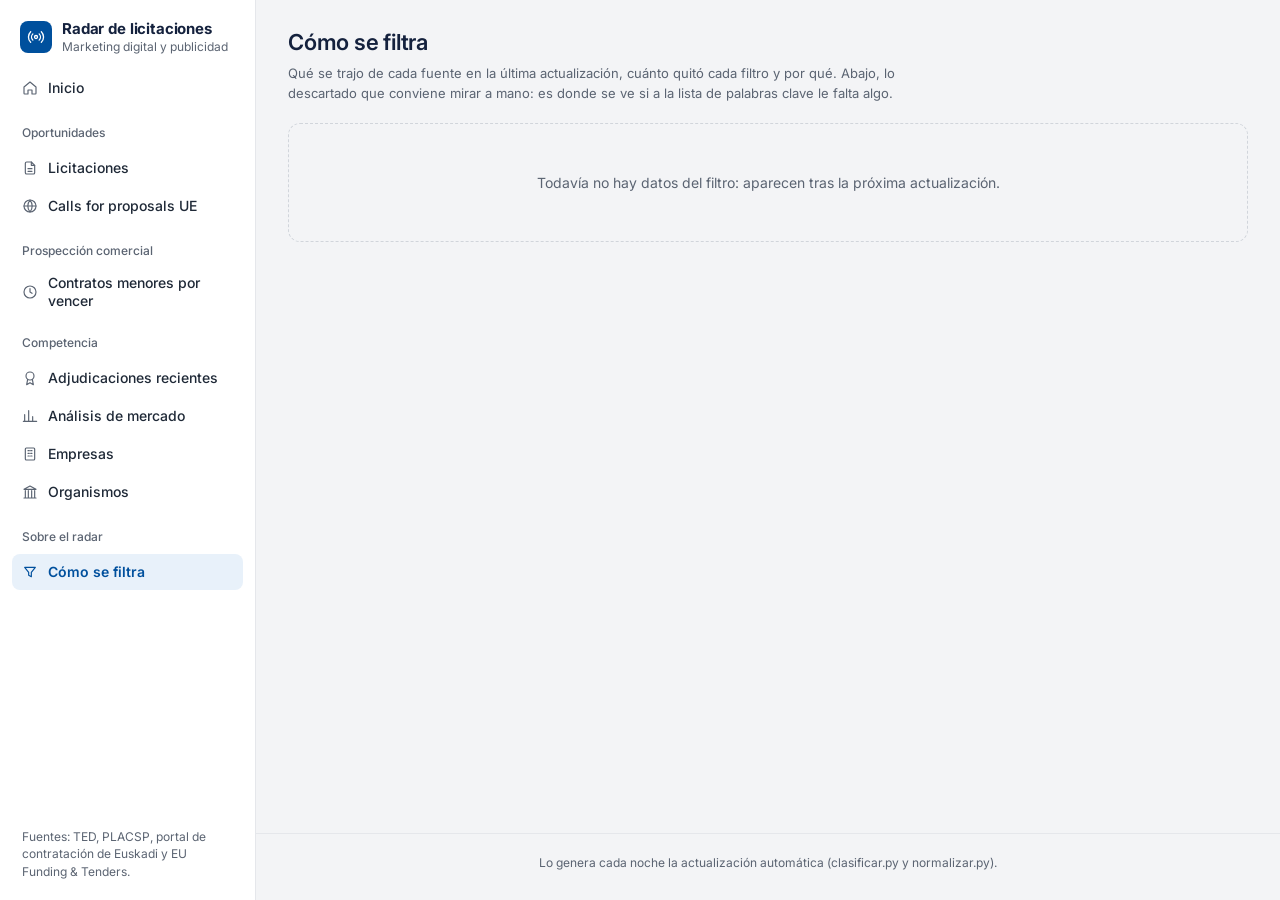
==== dashboard/filtro.html @ c686ee9e "Contratos parecidos, correo diario y transparencia del filtro - Ficha: contratos anteriores parecido" ====
<!DOCTYPE html>
<html lang="es">
<head>
<meta charset="UTF-8">
<meta name="viewport" content="width=device-width, initial-scale=1.0">
<!-- Herramienta interna: fuera de los buscadores (también por cabecera, ver vercel.json). -->
<meta name="robots" content="noindex, nofollow">
<title>Cómo se filtra — Radar de licitaciones</title>
<link rel="preconnect" href="https://fonts.googleapis.com">
<link rel="preconnect" href="https://fonts.gstatic.com" crossorigin>
<link href="https://fonts.googleapis.com/css2?family=Inter:wght@400;500;600;700&display=swap" rel="stylesheet">
<link rel="stylesheet" href="style.css">
</head>
<body>
<a class="salto" href="#contenido">Saltar al contenido</a>

<div class="app">
  <!-- La barra lateral la pinta nav.js (es la misma en las tres páginas). -->
  <aside class="lateral" id="lateral" aria-label="Navegación principal"></aside>

  <div class="app__principal">
    <header class="barra-movil">
      <button class="boton-icono" id="abrir-menu" type="button" aria-label="Abrir menú" aria-controls="lateral" aria-expanded="false"></button>
      <span class="barra-movil__marca">Radar de licitaciones</span>
    </header>

    <main id="contenido" tabindex="-1">
      <header class="pagina__cabecera">
        <div class="pagina__titulo">
          <h1>Cómo se filtra</h1>
          <p class="pagina__descripcion">Qué se trajo de cada fuente en la última actualización, cuánto quitó cada filtro y por qué. Abajo, lo descartado que conviene mirar a mano: es donde se ve si a la lista de palabras clave le falta algo.</p>
        </div>
      </header>

      <!-- Lo rellena filtro.js con window.FILTRO_DATA (filtro-data.js). -->
      <div id="filtro"></div>
    </main>

    <footer class="pie">
      <p>Lo genera cada noche la actualización automática (clasificar.py y normalizar.py).</p>
    </footer>
  </div>
</div>

<script src="nav.js"></script>
<script src="filtro-data.js"></script>
<script src="filtro.js"></script>
</body>
</html>
---- dashboard/style.css ----
/* Sistema de diseño del radar. Referencia: la aplicación de Tendios
   (bid.tendios.com) — lienzo gris claro, tarjetas blancas con borde fino y
   sombra mínima, un único azul de acento, tipografía Inter. Los valores
   medidos y de dónde sale cada uno están en docs/diseno/DESIGN-SYSTEM.md. */

:root {
  --color-background: #F3F4F6;
  --color-surface: #FFFFFF;
  --color-surface-soft: #F9FAFB;
  --color-border: #E5E7EB;
  --color-border-strong: #D1D5DB;
  --color-ink: #14213D;
  --color-foreground: #1F2937;
  --color-muted: #5B6472;
  --color-muted-bg: #F3F4F6;
  --color-primary: #00509D;
  --color-primary-hover: #003F7D;
  --color-primary-soft: #E8F1FA;

  /* Reparto de los criterios de adjudicación. */
  --color-criterio-precio: #8A94A3;
  --color-criterio-formula: #7FB0DE;
  --color-criterio-juicio: #00509D;

  /* Código de urgencia (rojo/ámbar/verde/gris): señal funcional, significa
     lo mismo en todas las vistas. Siempre acompañado de texto. */
  --color-destructive: #991B1B;
  --color-destructive-bg: #FEE2E2;
  --color-warning: #92400E;
  --color-warning-bg: #FEF3C7;
  --color-success: #166534;
  --color-success-bg: #DCFCE7;

  --radius-sm: 6px;
  --radius-md: 8px;
  --radius-lg: 12px;
  --radius-full: 999px;

  --shadow-xs: 0 1px 2px rgba(0, 0, 0, .05);
  --shadow-card: 0 1px 2px rgba(20, 35, 61, .04), 0 2px 6px rgba(20, 35, 61, .05);
  --shadow-hover: 0 2px 4px rgba(20, 35, 61, .04), 0 8px 20px rgba(20, 35, 61, .07);
  --shadow-overlay: 0 20px 50px rgba(20, 35, 61, .25);

  --font-ui: "Inter", system-ui, -apple-system, "Segoe UI", sans-serif;
  --font-data: ui-monospace, "SFMono-Regular", Menlo, Consolas, monospace;

  --ancho-lateral: 256px;

  /* Motion: una sola familia de duración/easing para toda la interfaz. */
  --ease-premium: cubic-bezier(0.16, 1, 0.3, 1);
  --motion-fast: 120ms;
  --motion-base: 200ms;
  --motion-slow: 320ms;
}

* { box-sizing: border-box; }

html { -webkit-text-size-adjust: 100%; }

body {
  margin: 0;
  background: var(--color-background);
  color: var(--color-foreground);
  font-family: var(--font-ui);
  font-size: 14px;
  line-height: 1.5;
  -webkit-font-smoothing: antialiased;
}

h1, h2, h3, h4, p { margin: 0; }

[hidden] { display: none !important; }

@media (prefers-reduced-motion: reduce) {
  * {
    transition-duration: 0.001ms !important;
    animation-duration: 0.001ms !important;
    scroll-behavior: auto !important;
  }
}

:focus-visible {
  outline: 2px solid var(--color-primary);
  outline-offset: 2px;
}

.salto {
  position: absolute;
  left: 8px;
  top: -48px;
  z-index: 100;
  background: var(--color-primary);
  color: #fff;
  padding: 8px 12px;
  border-radius: var(--radius-md);
  text-decoration: none;
  font-weight: 500;
}
.salto:focus { top: 8px; }

.icono { width: 16px; height: 16px; flex: 0 0 auto; }

/* ---------- Estructura: barra lateral + contenido ---------- */

.app {
  display: grid;
  grid-template-columns: var(--ancho-lateral) minmax(0, 1fr);
  min-height: 100vh;
  min-height: 100dvh;
}

.app__principal {
  min-width: 0;
  display: flex;
  flex-direction: column;
}

main {
  width: 100%;
  max-width: 1240px;
  margin: 0 auto;
  padding: 28px 32px 48px;
  flex: 1 0 auto;
}
main:focus { outline: none; }

.lateral {
  position: sticky;
  top: 0;
  height: 100vh;
  height: 100dvh;
  overflow-y: auto;
  display: flex;
  flex-direction: column;
  background: var(--color-surface);
  border-right: 1px solid var(--color-border);
  padding: 16px 12px;
}

.marca {
  display: flex;
  align-items: center;
  gap: 10px;
  padding: 4px 8px 16px;
  color: var(--color-ink);
  text-decoration: none;
}

.marca__simbolo {
  width: 32px;
  height: 32px;
  flex: 0 0 auto;
  display: grid;
  place-items: center;
  border-radius: var(--radius-md);
  background: var(--color-primary);
  color: #fff;
}
.marca__simbolo svg { width: 18px; height: 18px; }

.marca__texto { display: flex; flex-direction: column; line-height: 1.25; min-width: 0; }
.marca__nombre { font-size: 15px; font-weight: 700; letter-spacing: -.01em; }
.marca__lema { font-size: 12px; color: var(--color-muted); }

.nav { display: flex; flex-direction: column; gap: 2px; }

.nav__grupo {
  padding: 16px 10px 6px;
  font-size: 12px;
  font-weight: 500;
  color: var(--color-muted);
}

.nav__enlace {
  display: flex;
  align-items: center;
  gap: 10px;
  min-height: 36px;
  padding: 6px 10px;
  border-radius: var(--radius-md);
  color: var(--color-foreground);
  font-size: 14px;
  font-weight: 500;
  line-height: 1.3;
  text-decoration: none;
  transition: background var(--motion-fast) var(--ease-premium),
    color var(--motion-fast) var(--ease-premium);
}
.nav__enlace .icono { color: var(--color-muted); }
.nav__enlace:hover { background: var(--color-muted-bg); }
.nav__enlace:active { transform: scale(.99); }

.nav__enlace[aria-current="page"] {
  background: var(--color-primary-soft);
  color: var(--color-primary);
  font-weight: 600;
}
.nav__enlace[aria-current="page"] .icono { color: var(--color-primary); }

.nav__conteo {
  margin-left: auto;
  font-size: 12px;
  font-weight: 500;
  color: var(--color-muted);
  font-variant-numeric: tabular-nums;
}
.nav__enlace[aria-current="page"] .nav__conteo { color: var(--color-primary); }

.lateral__pie {
  margin-top: auto;
  padding: 16px 10px 4px;
  font-size: 12px;
  color: var(--color-muted);
  line-height: 1.45;
}

/* Barra superior: solo en pantallas donde la barra lateral es un cajón. */
.barra-movil { display: none; }
.velo { display: none; }

@media (max-width: 1023px) {
  .app { grid-template-columns: minmax(0, 1fr); }

  .lateral {
    position: fixed;
    inset: 0 auto 0 0;
    z-index: 40;
    width: min(300px, 86vw);
    transform: translateX(-100%);
    visibility: hidden;
    box-shadow: var(--shadow-overlay);
    transition: transform var(--motion-base) var(--ease-premium),
      visibility 0s linear var(--motion-base);
  }
  .lateral[data-abierto="true"] {
    transform: none;
    visibility: visible;
    transition: transform var(--motion-slow) var(--ease-premium);
  }
  .nav__enlace { min-height: 44px; }

  .velo {
    display: block;
    position: fixed;
    inset: 0;
    z-index: 30;
    background: rgba(20, 35, 61, .45);
    border: 0;
    padding: 0;
    opacity: 0;
    pointer-events: none;
    transition: opacity var(--motion-base) var(--ease-premium);
  }
  .velo[data-abierto="true"] { opacity: 1; pointer-events: auto; }

  .barra-movil {
    position: sticky;
    top: 0;
    z-index: 20;
    display: flex;
    align-items: center;
    gap: 8px;
    height: 56px;
    padding: 0 12px;
    background: var(--color-surface);
    border-bottom: 1px solid var(--color-border);
  }
  .barra-movil__marca { font-size: 15px; font-weight: 700; color: var(--color-ink); }

  main { padding: 20px 16px 40px; }
}

/* ---------- Controles ---------- */

.boton {
  display: inline-flex;
  align-items: center;
  justify-content: center;
  gap: 6px;
  height: 36px;
  padding: 0 12px;
  border: 1px solid transparent;
  border-radius: var(--radius-md);
  font-family: var(--font-ui);
  font-size: 14px;
  font-weight: 500;
  line-height: 1;
  white-space: nowrap;
  text-decoration: none;
  cursor: pointer;
  transition: background var(--motion-fast) var(--ease-premium),
    border-color var(--motion-fast) var(--ease-premium),
    color var(--motion-fast) var(--ease-premium),
    transform var(--motion-fast) var(--ease-premium);
}
.boton:active { transform: scale(.97); }
.boton:disabled { opacity: .45; cursor: not-allowed; transform: none; }

.boton--primario { background: var(--color-primary); color: #fff; box-shadow: var(--shadow-xs); }
.boton--primario:hover { background: var(--color-primary-hover); }

.boton--contorno {
  background: var(--color-surface);
  border-color: var(--color-border);
  color: var(--color-foreground);
  box-shadow: var(--shadow-xs);
}
.boton--contorno:hover:not(:disabled) { background: var(--color-surface-soft); border-color: var(--color-border-strong); }
.boton--contorno[aria-pressed="true"] {
  background: var(--color-warning-bg);
  border-color: var(--color-warning);
  color: var(--color-warning);
}

.boton--texto { background: none; color: var(--color-primary); padding: 0 6px; }
.boton--texto:hover { background: var(--color-primary-soft); }

/* Ocupa el ancho del panel de filtros (estrecho): si el texto no cabe, parte
   en dos líneas en vez de salirse del botón. */
.boton--ancho {
  width: 100%;
  height: auto;
  min-height: 36px;
  padding-block: 8px;
  line-height: 1.3;
  white-space: normal;
}

.boton-icono {
  width: 40px;
  height: 40px;
  display: inline-grid;
  place-items: center;
  border: 0;
  border-radius: var(--radius-md);
  background: none;
  color: var(--color-foreground);
  cursor: pointer;
}
.boton-icono:hover { background: var(--color-muted-bg); }
.boton-icono .icono { width: 20px; height: 20px; }

.enlace {
  display: inline-flex;
  align-items: center;
  gap: 4px;
  color: var(--color-primary);
  font-weight: 500;
  text-decoration: none;
}
.enlace:hover { text-decoration: underline; text-underline-offset: 2px; }
.enlace .icono { width: 14px; height: 14px; transition: transform var(--motion-base) var(--ease-premium); }
.enlace:hover .icono { transform: translateX(2px); }

select {
  height: 36px;
  max-width: 100%;
  padding: 0 32px 0 10px;
  border: 1px solid var(--color-border);
  border-radius: var(--radius-md);
  background-color: var(--color-surface);
  background-image: url("data:image/svg+xml,%3Csvg xmlns='http://www.w3.org/2000/svg' viewBox='0 0 20 20' fill='none'%3E%3Cpath d='M6 8l4 4 4-4' stroke='%235B6472' stroke-width='1.6' stroke-linecap='round' stroke-linejoin='round'/%3E%3C/svg%3E");
  background-repeat: no-repeat;
  background-position: right 8px center;
  background-size: 16px;
  box-shadow: var(--shadow-xs);
  color: var(--color-foreground);
  font-family: var(--font-ui);
  font-size: 14px;
  cursor: pointer;
  appearance: none;
  -webkit-appearance: none;
  text-overflow: ellipsis;
}
select:hover { border-color: var(--color-border-strong); }

.campo-busqueda { position: relative; }

.icono-busqueda {
  position: absolute;
  left: 14px;
  top: 50%;
  transform: translateY(-50%);
  width: 18px;
  height: 18px;
  color: var(--color-muted);
  pointer-events: none;
}

.campo-busqueda input {
  width: 100%;
  height: 46px;
  padding: 0 14px 0 42px;
  border: 1px solid var(--color-border);
  border-radius: var(--radius-md);
  background: var(--color-surface);
  box-shadow: var(--shadow-xs);
  color: var(--color-foreground);
  font-family: var(--font-ui);
  font-size: 14px;
}
.campo-busqueda input::placeholder { color: var(--color-muted); }
.campo-busqueda input:hover { border-color: var(--color-border-strong); }
.campo-busqueda input:focus-visible { outline-offset: 0; border-color: var(--color-primary); }

/* Control segmentado (ámbito, tipo de adjudicación, métrica) */
.segmented {
  display: inline-flex;
  max-width: 100%;
  overflow-x: auto;
  scrollbar-width: none;
  padding: 3px;
  border-radius: var(--radius-md);
  background: var(--color-muted-bg);
  border: 1px solid var(--color-border);
}
.segmented::-webkit-scrollbar { display: none; }

.segmented__opcion {
  height: 28px;
  padding: 0 10px;
  border: 0;
  border-radius: var(--radius-sm);
  background: transparent;
  color: var(--color-muted);
  font-family: var(--font-ui);
  font-size: 13px;
  font-weight: 500;
  white-space: nowrap;
  cursor: pointer;
  transition: background var(--motion-base) var(--ease-premium),
    color var(--motion-base) var(--ease-premium),
    box-shadow var(--motion-base) var(--ease-premium);
}
.segmented__opcion:hover { color: var(--color-foreground); }
.segmented__opcion:active { transform: scale(.97); }
.segmented__opcion[aria-pressed="true"] {
  background: var(--color-surface);
  color: var(--color-ink);
  font-weight: 600;
  box-shadow: var(--shadow-xs);
}

/* Pestañas de vista (Publicadas recientemente / Licitaciones abiertas) */
.pestanas {
  display: flex;
  max-width: 100%;
  overflow-x: auto;
  scrollbar-width: none;
  margin-bottom: 16px;
  border: 1px solid var(--color-border);
  border-radius: var(--radius-md);
  background: var(--color-surface);
  box-shadow: var(--shadow-xs);
  padding: 3px;
  gap: 3px;
}
.pestanas::-webkit-scrollbar { display: none; }

.pestana {
  flex: 1 0 auto;
  display: inline-flex;
  align-items: center;
  justify-content: center;
  gap: 8px;
  height: 36px;
  padding: 0 16px;
  border-radius: var(--radius-sm);
  color: var(--color-foreground);
  font-size: 14px;
  font-weight: 500;
  white-space: nowrap;
  text-decoration: none;
  transition: background var(--motion-base) var(--ease-premium),
    color var(--motion-base) var(--ease-premium);
}
.pestana:hover { background: var(--color-muted-bg); }
.pestana[aria-current="page"] { background: var(--color-primary); color: #fff; font-weight: 600; }
.pestana__conteo { font-size: 12px; font-variant-numeric: tabular-nums; opacity: .8; }

/* ---------- Insignias y chips ---------- */

.insignia {
  display: inline-flex;
  align-items: center;
  gap: 5px;
  padding: 2px 8px;
  border-radius: var(--radius-sm);
  background: var(--color-muted-bg);
  color: var(--color-muted);
  font-size: 12px;
  font-weight: 600;
  line-height: 16px;
  white-space: nowrap;
}
.insignia::before {
  content: "";
  width: 6px;
  height: 6px;
  border-radius: 50%;
  background: currentColor;
}

.urgencia-roja { background: var(--color-destructive-bg); color: var(--color-destructive); }
.urgencia-ambar { background: var(--color-warning-bg); color: var(--color-warning); }
.urgencia-verde { background: var(--color-success-bg); color: var(--color-success); }
.urgencia-sin-fecha { background: var(--color-muted-bg); color: var(--color-muted); }

.chip {
  display: inline-flex;
  align-items: center;
  padding: 1px 6px;
  border: 1px solid var(--color-border);
  border-radius: 4px;
  color: var(--color-muted);
  font-size: 12px;
  line-height: 16px;
  white-space: nowrap;
}
.chip--codigo {
  max-width: 100%;
  overflow: hidden;
  text-overflow: ellipsis;
  display: inline-block;
  border-color: transparent;
  background: var(--color-muted-bg);
  font-family: var(--font-data);
  font-size: 11.5px;
}
.chip--aviso { border-color: transparent; background: var(--color-warning-bg); color: var(--color-warning); font-weight: 600; }
.chip--nuevo { border-color: transparent; background: var(--color-primary-soft); color: var(--color-primary); font-weight: 600; }
/* El precio pesa la mitad o menos: la propuesta cuenta. */
.chip--propuesta { border-color: transparent; background: var(--color-success-bg); color: var(--color-success); font-weight: 600; }

/* ---------- Cabecera de página ---------- */

.pagina__cabecera {
  display: flex;
  flex-wrap: wrap;
  justify-content: space-between;
  align-items: flex-start;
  gap: 16px 32px;
  margin-bottom: 20px;
}

.pagina__titulo { flex: 1 1 420px; min-width: 0; }

.pagina__cabecera h1 {
  font-size: 22px;
  font-weight: 600;
  line-height: 1.3;
  letter-spacing: -.01em;
  color: var(--color-ink);
}

.pagina__descripcion {
  margin-top: 6px;
  max-width: 78ch;
  font-size: 13px;
  line-height: 1.55;
  color: var(--color-muted);
}

.migas {
  display: flex;
  align-items: center;
  gap: 6px;
  margin-bottom: 12px;
  font-size: 13px;
  color: var(--color-muted);
}
.migas a { color: var(--color-primary); text-decoration: none; font-weight: 500; }
.migas a:hover { text-decoration: underline; }

/* Cifras de la vista (total, en plazo, a revisar...) */
.resumen {
  display: flex;
  flex: 0 0 auto;
  border: 1px solid var(--color-border);
  border-radius: var(--radius-lg);
  background: var(--color-surface);
  box-shadow: var(--shadow-card);
}
.resumen div {
  display: flex;
  flex-direction: column;
  padding: 10px 18px;
  font-size: 12px;
  color: var(--color-muted);
  white-space: nowrap;
}
.resumen div + div { border-left: 1px solid var(--color-border); }
.resumen strong {
  font-size: 20px;
  font-weight: 700;
  line-height: 1.25;
  color: var(--color-ink);
  font-variant-numeric: tabular-nums;
}

/* ---------- Tarjeta base, KPIs y paneles ---------- */

.kpis {
  display: grid;
  grid-template-columns: repeat(auto-fit, minmax(168px, 1fr));
  gap: 12px;
  margin-bottom: 20px;
}

.kpi {
  display: flex;
  flex-direction: column;
  gap: 2px;
  min-width: 0;
  padding: 16px;
  border: 1px solid var(--color-border);
  border-radius: var(--radius-lg);
  background: var(--color-surface);
  box-shadow: var(--shadow-card);
  color: inherit;
  text-decoration: none;
}

a.kpi {
  transition: box-shadow var(--motion-base) var(--ease-premium),
    border-color var(--motion-base) var(--ease-premium),
    transform var(--motion-fast) var(--ease-premium);
}
a.kpi:hover { box-shadow: var(--shadow-hover); border-color: var(--color-border-strong); }
a.kpi:active { transform: scale(.99); }

.kpi__etiqueta { font-size: 13px; font-weight: 500; color: var(--color-muted); }
.kpi__valor {
  font-size: 26px;
  font-weight: 700;
  line-height: 1.25;
  letter-spacing: -.02em;
  color: var(--color-ink);
  font-variant-numeric: tabular-nums;
  white-space: nowrap;
}
.kpi__nota { font-size: 12px; color: var(--color-muted); }

.rejilla {
  display: grid;
  grid-template-columns: minmax(0, 1fr);
  gap: 16px;
}
@media (min-width: 860px) {
  .rejilla { grid-template-columns: repeat(2, minmax(0, 1fr)); }
  .panel--ancho { grid-column: 1 / -1; }
}

.panel {
  min-width: 0;
  padding: 20px;
  border: 1px solid var(--color-border);
  border-radius: var(--radius-lg);
  background: var(--color-surface);
  box-shadow: var(--shadow-card);
}

.panel h2 { font-size: 15px; font-weight: 600; color: var(--color-ink); }

.panel__cabecera {
  display: flex;
  flex-wrap: wrap;
  justify-content: space-between;
  align-items: center;
  gap: 8px 12px;
  margin-bottom: 12px;
}

.panel__nota { margin: 8px 0; font-size: 12.5px; color: var(--color-muted); }

/* ---------- Listado: filtros + resultados ---------- */

.listado {
  display: grid;
  grid-template-columns: 272px minmax(0, 1fr);
  gap: 20px;
  align-items: start;
  margin-top: 16px;
}

.filtros {
  position: sticky;
  top: 16px;
  border: 1px solid var(--color-border);
  border-radius: var(--radius-lg);
  background: var(--color-surface);
  box-shadow: var(--shadow-card);
}

.filtros summary {
  display: flex;
  align-items: center;
  gap: 8px;
  padding: 14px 16px;
  font-size: 14px;
  font-weight: 600;
  color: var(--color-ink);
  list-style: none;
  cursor: pointer;
  border-radius: var(--radius-lg);
}
.filtros summary::-webkit-details-marker { display: none; }
.filtros summary .icono { color: var(--color-muted); }
.filtros summary .tarjeta__chevron { margin-left: auto; }
.filtros[open] summary .tarjeta__chevron { transform: rotate(180deg); }

.filtros__activos {
  padding: 1px 7px;
  border-radius: var(--radius-full);
  background: var(--color-primary);
  color: #fff;
  font-size: 11.5px;
  font-weight: 600;
}

.filtros__seccion {
  display: flex;
  flex-direction: column;
  gap: 8px;
  padding: 14px 16px;
  border-top: 1px solid var(--color-border);
}

.filtros__titulo,
.filtros__seccion label {
  font-size: 13px;
  font-weight: 600;
  color: var(--color-foreground);
}
.filtros__seccion label { display: flex; flex-direction: column; gap: 6px; }
.filtros__seccion select { width: 100%; font-weight: 400; }

/* Opciones de fuente: lista vertical con el recuento a la derecha */
.opciones { display: flex; flex-direction: column; gap: 2px; }

.opciones__opcion {
  display: flex;
  align-items: center;
  gap: 8px;
  min-height: 32px;
  padding: 4px 8px;
  border: 0;
  border-radius: var(--radius-sm);
  background: none;
  color: var(--color-foreground);
  font-family: var(--font-ui);
  font-size: 13.5px;
  text-align: left;
  cursor: pointer;
  transition: background var(--motion-fast) var(--ease-premium);
}
.opciones__opcion::before {
  content: "";
  width: 14px;
  height: 14px;
  flex: 0 0 auto;
  border: 1.5px solid var(--color-border-strong);
  border-radius: 50%;
  background: var(--color-surface);
}
.opciones__opcion:hover { background: var(--color-muted-bg); }
.opciones__opcion[aria-pressed="true"] { font-weight: 600; color: var(--color-primary); }
.opciones__opcion[aria-pressed="true"]::before { border: 4px solid var(--color-primary); }
.opciones__conteo { margin-left: auto; font-size: 12px; font-weight: 400; color: var(--color-muted); font-variant-numeric: tabular-nums; }

.barra-estado {
  display: flex;
  flex-wrap: wrap;
  justify-content: space-between;
  align-items: center;
  gap: 8px 16px;
  min-height: 36px;
  margin-bottom: 12px;
}

.conteo { font-size: 14px; font-weight: 500; color: var(--color-foreground); }

.orden { display: inline-flex; align-items: center; gap: 8px; font-size: 13px; color: var(--color-muted); }

/* ---------- Tarjeta de licitación / adjudicación / contrato ---------- */

.lista-tarjetas { display: flex; flex-direction: column; gap: 12px; }

.tarjeta {
  border: 1px solid var(--color-border);
  border-radius: var(--radius-lg);
  background: var(--color-surface);
  box-shadow: var(--shadow-card);
  overflow: hidden;
  transition: box-shadow var(--motion-base) var(--ease-premium),
    border-color var(--motion-base) var(--ease-premium);
}
.tarjeta:hover { box-shadow: var(--shadow-hover); border-color: var(--color-border-strong); }

.tarjeta--destacada { border-color: var(--color-primary); box-shadow: 0 0 0 3px var(--color-primary-soft); }

/* Revelado suave del contenido de <details> — mejora progresiva: en
   navegadores sin soporte se abre igual, de golpe. */
@media (prefers-reduced-motion: no-preference) {
  @supports (interpolate-size: allow-keywords) {
    :root { interpolate-size: allow-keywords; }

    .tarjeta::details-content {
      height: 0;
      overflow: hidden;
      transition: height var(--motion-slow) var(--ease-premium),
        content-visibility var(--motion-slow) allow-discrete;
    }
    .tarjeta[open]::details-content { height: auto; }
  }
}

.tarjeta__fila {
  display: grid;
  grid-template-columns: minmax(0, 1fr) 184px;
  list-style: none;
  cursor: pointer;
}
.tarjeta__fila::-webkit-details-marker { display: none; }
.tarjeta__fila:focus-visible { outline-offset: -2px; border-radius: var(--radius-lg); }

.tarjeta__principal {
  display: flex;
  flex-direction: column;
  gap: 6px;
  min-width: 0;
  padding: 16px 20px;
}

.tarjeta__chips { display: flex; flex-wrap: wrap; align-items: center; gap: 6px; }
.tarjeta__chips .insignia { margin-left: auto; }

.tarjeta__titulo {
  font-size: 16px;
  font-weight: 700;
  line-height: 1.35;
  color: var(--color-ink);
  display: -webkit-box;
  -webkit-line-clamp: 2;
  -webkit-box-orient: vertical;
  overflow: hidden;
}
.tarjeta[open] .tarjeta__titulo { -webkit-line-clamp: 4; }

.tarjeta__organismo {
  display: block;
  font-size: 13.5px;
  font-weight: 600;
  color: var(--color-foreground);
  overflow: hidden;
  text-overflow: ellipsis;
  white-space: nowrap;
}

.tarjeta__lugar {
  display: flex;
  align-items: center;
  gap: 4px;
  font-size: 12px;
  color: var(--color-muted);
}
.tarjeta__lugar .icono { width: 13px; height: 13px; }

.tarjeta__pie {
  display: flex;
  flex-wrap: wrap;
  align-items: center;
  gap: 4px 16px;
  margin-top: 6px;
  padding-top: 10px;
  border-top: 1px solid var(--color-border);
  font-size: 12.5px;
  color: var(--color-muted);
}
.tarjeta__pie strong { color: var(--color-foreground); font-weight: 600; }
.tarjeta__pie-dato { min-width: 0; overflow: hidden; text-overflow: ellipsis; white-space: nowrap; }

.tarjeta__lateral {
  display: flex;
  flex-direction: column;
  align-items: center;
  justify-content: center;
  gap: 4px;
  padding: 16px 12px;
  border-left: 1px solid var(--color-border);
  background: var(--color-surface-soft);
  text-align: center;
}

.tarjeta__etiqueta-dato { font-size: 11px; font-weight: 500; color: var(--color-muted); }

.tarjeta__dato {
  font-size: 15px;
  font-weight: 700;
  line-height: 1.3;
  color: var(--color-ink);
  font-variant-numeric: tabular-nums;
  overflow-wrap: anywhere;
}
.tarjeta__dato--vacio { font-weight: 500; color: var(--color-muted); }

.tarjeta__lateral .insignia { margin-top: 4px; }

.tarjeta__ver {
  display: inline-flex;
  align-items: center;
  gap: 4px;
  margin-top: 8px;
  font-size: 12px;
  font-weight: 500;
  color: var(--color-primary);
}

.tarjeta__chevron {
  width: 16px;
  height: 16px;
  flex: 0 0 auto;
  color: var(--color-muted);
  transition: transform var(--motion-base) var(--ease-premium);
}
.tarjeta__ver .tarjeta__chevron { color: currentColor; }
.tarjeta[open] > summary .tarjeta__chevron { transform: rotate(180deg); }

/* Detalle desplegado: grupos de pares dato/valor */
.tarjeta__detalle {
  padding: 20px;
  border-top: 1px solid var(--color-border);
}

.datos {
  display: grid;
  grid-template-columns: repeat(2, minmax(0, 1fr));
  gap: 20px 32px;
  align-items: start;
}

.datos__columna { display: flex; flex-direction: column; gap: 20px; min-width: 0; }

.datos__grupo h4 {
  display: flex;
  align-items: center;
  gap: 6px;
  margin-bottom: 4px;
  font-size: 13px;
  font-weight: 600;
  color: var(--color-ink);
}
.datos__grupo h4 .icono { color: var(--color-muted); }

.datos dl { margin: 0; }

.datos__par {
  display: flex;
  justify-content: space-between;
  align-items: baseline;
  gap: 16px;
  padding: 7px 0;
  border-bottom: 1px solid var(--color-border);
  font-size: 13px;
}
.datos__par dt { flex: 0 0 auto; color: var(--color-muted); }
.datos__par dd { margin: 0; min-width: 0; font-weight: 600; text-align: right; overflow-wrap: anywhere; }
.datos__par dd.dato-numerico { font-variant-numeric: tabular-nums; }

.tarjeta__bloque { margin-top: 20px; }
.tarjeta__bloque h4 { margin-bottom: 6px; font-size: 13px; font-weight: 600; color: var(--color-ink); }
.tarjeta__resumen-texto { max-width: 90ch; font-size: 13.5px; line-height: 1.6; color: var(--color-foreground); }

/* Empresas que más han ganado en el organismo (resumen del histórico). */
.tarjeta__principales {
  display: grid;
  gap: 6px;
  max-width: 90ch;
  margin: 8px 0 0;
  padding: 0;
  list-style: none;
  font-size: 13.5px;
}
.tarjeta__principales li { display: flex; flex-wrap: wrap; align-items: baseline; justify-content: space-between; gap: 2px 16px; }
.tarjeta__principales span { color: var(--color-muted); font-variant-numeric: tabular-nums; }
/* Licitadora sin ficha en el histórico: el nombre, sin enlace y sin atenuar. */
.tarjeta__principales .tarjeta__licitador { color: var(--color-ink); }

/* Página "Cómo se filtra" (filtro.html). */
.filtro__seccion { margin-bottom: 16px; }
.filtro__seccion h2 { margin-bottom: 8px; }
.filtro__total { font-size: 13px; font-weight: 600; color: var(--color-primary); font-variant-numeric: tabular-nums; }
.filtro__reglas { display: grid; gap: 8px; max-width: 95ch; margin: 0; padding-left: 18px; font-size: 13.5px; color: var(--color-ink); }
.tabla-embudo__marco { overflow-x: auto; margin: 4px 0 0; }
.tabla-embudo { width: 100%; min-width: 560px; border-collapse: collapse; font-size: 13.5px; font-variant-numeric: tabular-nums; }
.tabla-embudo th, .tabla-embudo td { padding: 8px 10px; border-bottom: 1px solid var(--color-border); text-align: right; vertical-align: top; }
.tabla-embudo thead th { font-size: 12px; font-weight: 600; color: var(--color-muted); }
.tabla-embudo th[scope="row"], .tabla-embudo thead th:first-child { text-align: left; font-weight: 500; color: var(--color-ink); }
.tabla-embudo__entra { font-weight: 700; color: var(--color-ink); }
.tabla-embudo__extra { display: block; font-size: 12px; font-weight: 400; color: var(--color-muted); }
.tabla-embudo__aviso { text-align: left !important; color: var(--color-muted); }
/* Móvil: cada fuente es una ficha con sus cifras en dos columnas. */
@media (max-width: 640px) {
  .tabla-embudo { min-width: 0; }
  .tabla-embudo thead { display: none; }
  .tabla-embudo tr { display: grid; grid-template-columns: 1fr 1fr; gap: 2px 12px; padding: 10px 0; border-bottom: 1px solid var(--color-border); }
  .tabla-embudo th, .tabla-embudo td { padding: 0; border: 0; text-align: left; }
  .tabla-embudo th[scope="row"] { grid-column: 1 / -1; margin-bottom: 4px; font-weight: 600; }
  .tabla-embudo td::before { content: attr(data-etiqueta); display: block; font-size: 11.5px; font-weight: 400; color: var(--color-muted); }
  .tabla-embudo__aviso { grid-column: 1 / -1; }
}

/* Contratos anteriores parecidos y otras abiertas: título y, debajo, los datos. */
.tarjeta__antecedentes {
  display: grid;
  gap: 10px;
  max-width: 90ch;
  margin: 8px 0 0;
  padding: 0;
  list-style: none;
  font-size: 13.5px;
}
.tarjeta__antecedentes li { display: grid; gap: 2px; overflow-wrap: anywhere; }
.tarjeta__antecedente-datos { font-size: 12.5px; color: var(--color-muted); font-variant-numeric: tabular-nums; }
.tarjeta__antecedente-datos:empty { display: none; }

.tarjeta__pliegos {
  display: grid;
  gap: 6px;
  max-width: 90ch;
  margin: 0;
  padding: 0;
  list-style: none;
  font-size: 13.5px;
}
.tarjeta__pliegos li { display: flex; flex-wrap: wrap; align-items: baseline; gap: 2px 12px; }
/* Nombre del fichero tal como lo sube el organismo: puede ser largo y sin espacios. */
.tarjeta__pliegos span { color: var(--color-muted); overflow-wrap: anywhere; }

/* Cómo se puntúa: barra con el reparto y lista de criterios con su peso.
   El color repite lo que dice el texto (nunca va solo). */
.reparto {
  display: flex;
  max-width: 60ch;
  height: 10px;
  margin: 10px 0 4px;
  overflow: hidden;
  border-radius: var(--radius-full);
  background: var(--color-muted-bg);
}
.reparto__tramo { display: block; height: 100%; }
.reparto__tramo + .reparto__tramo { border-left: 2px solid var(--color-surface); }
.reparto__tramo--precio { background: var(--color-criterio-precio); }
.reparto__tramo--formula { background: var(--color-criterio-formula); }
.reparto__tramo--juicio { background: var(--color-criterio-juicio); }
.reparto__tramo--otro { background: var(--color-criterio-formula); }

.tarjeta__criterios {
  display: grid;
  gap: 6px;
  max-width: 90ch;
  margin: 8px 0 0;
  padding: 0;
  list-style: none;
  font-size: 13.5px;
}
.tarjeta__criterios li {
  display: grid;
  grid-template-columns: minmax(0, 1fr) auto 5.5ch;
  align-items: baseline;
  gap: 12px;
}
.tarjeta__criterios .dato-numerico { text-align: right; font-variant-numeric: tabular-nums; color: var(--color-ink); }
.tarjeta__criterio-nombre { overflow-wrap: anywhere; }
.tarjeta__criterio-tipo { font-size: 12px; color: var(--color-muted); white-space: nowrap; }
.tarjeta__criterio-tipo::before {
  content: "";
  display: inline-block;
  width: 8px;
  height: 8px;
  margin-right: 6px;
  border-radius: 2px;
  vertical-align: 0;
}
.tarjeta__criterio-tipo--precio::before { background: var(--color-criterio-precio); }
.tarjeta__criterio-tipo--formula::before { background: var(--color-criterio-formula); }
.tarjeta__criterio-tipo--juicio::before { background: var(--color-criterio-juicio); }
.tarjeta__criterio-tipo--otro::before { background: var(--color-criterio-formula); }
/* Lotes: número, objeto, peso del precio e importe. */
.tarjeta__lotes {
  display: grid;
  gap: 6px;
  max-width: 100ch;
  margin: 0;
  padding: 0;
  list-style: none;
  font-size: 13.5px;
}
.tarjeta__lotes li {
  display: grid;
  grid-template-columns: 7ch minmax(0, 1fr) auto 11ch;
  align-items: baseline;
  gap: 12px;
}
.tarjeta__lote-id { color: var(--color-muted); white-space: nowrap; }
.tarjeta__lote-nombre { overflow-wrap: anywhere; }
.tarjeta__lote-precio { font-size: 12px; color: var(--color-muted); white-space: nowrap; }
.tarjeta__lotes .dato-numerico { text-align: right; font-variant-numeric: tabular-nums; color: var(--color-ink); white-space: nowrap; }

.tarjeta__nota { margin-top: 8px; max-width: 90ch; font-size: 12.5px; color: var(--color-muted); }

.tarjeta__categorias { display: flex; flex-wrap: wrap; gap: 6px; }

.etiqueta-categoria {
  padding: 2px 8px;
  border-radius: var(--radius-sm);
  background: var(--color-primary-soft);
  color: var(--color-primary);
  font-size: 12px;
  font-weight: 500;
}

.etiqueta-revisar {
  padding: 2px 8px;
  border-radius: var(--radius-sm);
  background: var(--color-warning-bg);
  color: var(--color-warning);
  font-size: 12px;
  font-weight: 600;
}

.tarjeta__aviso-codigo {
  margin-top: 16px;
  padding: 10px 12px;
  border-radius: var(--radius-md);
  background: var(--color-muted-bg);
  font-size: 12.5px;
  color: var(--color-muted);
}

.tarjeta__codigo {
  padding: 1px 6px;
  border: 1px solid var(--color-border);
  border-radius: 4px;
  background: var(--color-surface);
  color: var(--color-foreground);
  font-family: var(--font-data);
  font-weight: 600;
  user-select: all;
}

.tarjeta__acciones {
  display: flex;
  flex-wrap: wrap;
  align-items: center;
  gap: 8px 12px;
  margin-top: 20px;
}

/* ---------- Filas compactas (Inicio) ---------- */

.filas { list-style: none; margin: 0; padding: 0; }

.fila {
  display: flex;
  align-items: center;
  gap: 12px;
  margin: 0 -8px;
  padding: 10px 8px;
  border-radius: var(--radius-md);
  color: inherit;
  text-decoration: none;
  transition: background var(--motion-fast) var(--ease-premium);
}
.filas li + li .fila { box-shadow: 0 -1px 0 var(--color-border); }
.fila:hover { background: var(--color-surface-soft); }

.fila__texto { display: flex; flex-direction: column; flex: 1 1 auto; min-width: 0; gap: 1px; }
.fila__titulo {
  font-size: 13.5px;
  font-weight: 600;
  color: var(--color-ink);
  overflow: hidden;
  text-overflow: ellipsis;
  white-space: nowrap;
}
.fila__sub { font-size: 12px; color: var(--color-muted); overflow: hidden; text-overflow: ellipsis; white-space: nowrap; }
.fila__dato { flex: 0 0 auto; font-size: 13px; font-weight: 600; font-variant-numeric: tabular-nums; color: var(--color-ink); }

.inicio__columnas {
  display: grid;
  grid-template-columns: minmax(0, 1.5fr) minmax(0, 1fr);
  gap: 16px;
  align-items: start;
}
.inicio__columna { display: flex; flex-direction: column; gap: 16px; min-width: 0; }

.seccion__cabecera {
  display: flex;
  justify-content: space-between;
  align-items: baseline;
  gap: 12px;
  margin-bottom: 12px;
}
.seccion__cabecera h2 { font-size: 15px; font-weight: 600; color: var(--color-ink); }

/* ---------- Barras horizontales y columnas ---------- */

.barras { list-style: none; margin: 0; padding: 0; display: flex; flex-direction: column; gap: 2px; }

.barras__fila > .barras__boton,
.barras__fila:not(:has(.barras__boton)) {
  display: grid;
  grid-template-columns: minmax(0, 1.4fr) minmax(60px, 1fr) auto;
  align-items: center;
  gap: 12px;
  padding: 6px 8px;
  margin: 0 -8px;
  border-radius: var(--radius-sm);
  font-size: 13px;
}

.barras__boton {
  width: calc(100% + 16px);
  border: 0;
  background: none;
  font: inherit;
  color: inherit;
  text-align: left;
  text-decoration: none;
  cursor: pointer;
  transition: background var(--motion-fast) var(--ease-premium);
}
.barras__boton:hover { background: var(--color-primary-soft); }
.barras__boton:hover .barras__nombre { color: var(--color-primary); }
.barras__boton:active { transform: scale(.995); }

.barras__nombre { overflow: hidden; text-overflow: ellipsis; white-space: nowrap; }

.barras__pista {
  height: 8px;
  border-radius: var(--radius-full);
  background: var(--color-muted-bg);
  overflow: hidden;
}

.barras__relleno {
  display: block;
  height: 100%;
  border-radius: var(--radius-full);
  background: var(--color-primary);
  transition: width var(--motion-slow) var(--ease-premium);
}

.barras__valor {
  font-size: 12.5px;
  font-weight: 600;
  font-variant-numeric: tabular-nums;
  white-space: nowrap;
  text-align: right;
}

.barras__sec { font-weight: 400; color: var(--color-muted); }
.barras__vacio { padding: 8px 0; font-size: 13px; color: var(--color-muted); }

/* ---------- Estados vacíos y pie ---------- */

.sin-resultados {
  padding: 48px 16px;
  border: 1px dashed var(--color-border-strong);
  border-radius: var(--radius-lg);
  text-align: center;
  color: var(--color-muted);
  font-size: 14px;
}

.pie {
  padding: 20px 32px 28px;
  border-top: 1px solid var(--color-border);
  color: var(--color-muted);
  font-size: 12px;
  text-align: center;
}
.pie p + p { margin-top: 2px; }

/* ---------- Responsive ---------- */

@media (max-width: 900px) {
  .listado { grid-template-columns: minmax(0, 1fr); gap: 12px; }
  .filtros { position: static; }
  .inicio__columnas { grid-template-columns: minmax(0, 1fr); }
  /* Tres pestañas no caben en una línea a este ancho: reparten el espacio
     y el texto parte en dos líneas si hace falta. */
  .pestana {
    flex: 1 1 0;
    height: auto;
    min-height: 40px;
    padding: 6px 10px;
    line-height: 1.25;
    text-align: center;
    white-space: normal;
  }
}

@media (max-width: 640px) {
  .pagina__cabecera h1 { font-size: 20px; }
  /* Criterios: el tipo baja bajo el nombre y el peso se queda a la derecha. */
  .tarjeta__criterios li { grid-template-columns: minmax(0, 1fr) 5.5ch; row-gap: 0; }
  .tarjeta__criterio-tipo { grid-column: 1; grid-row: 2; }
  /* Lotes: número y objeto arriba; precio e importe debajo. */
  .tarjeta__lotes li { grid-template-columns: minmax(0, 1fr) auto; row-gap: 0; padding-bottom: 6px; border-bottom: 1px solid var(--color-border); }
  .tarjeta__lote-id { grid-column: 1 / -1; }
  .tarjeta__lote-nombre { grid-column: 1 / -1; }
  .resumen { width: 100%; }
  .resumen div { flex: 1 1 0; padding: 10px 12px; white-space: normal; }
  .kpis { grid-template-columns: repeat(2, minmax(0, 1fr)); }
  /* Con un número impar de cifras, la primera ocupa la fila entera. */
  .kpis > :first-child:nth-last-child(odd) { grid-column: 1 / -1; }

  /* En móvil, dos pestañas por fila; la tercera ocupa la suya entera. */
  .pestanas { flex-wrap: wrap; overflow-x: visible; }
  .pestana {
    flex: 1 1 40%;
    height: auto;
    min-height: 44px;
    padding: 6px 8px;
    font-size: 13px;
    line-height: 1.25;
    text-align: center;
    white-space: normal;
  }
  .kpi { padding: 12px; }
  .kpi__valor { font-size: 22px; }
  .panel { padding: 16px; }

  /* La columna del importe baja a una franja bajo el contenido: en una
     pantalla estrecha, a la derecha dejaba el título en cuatro palabras. */
  .tarjeta__fila { grid-template-columns: minmax(0, 1fr); }
  .tarjeta__principal { padding: 14px 16px; }
  .tarjeta__titulo { -webkit-line-clamp: 3; }
  .tarjeta__lateral {
    flex-direction: row;
    flex-wrap: wrap;
    justify-content: flex-start;
    gap: 4px 10px;
    padding: 10px 16px;
    border-left: 0;
    border-top: 1px solid var(--color-border);
    text-align: left;
  }
  .tarjeta__lateral .insignia { margin-top: 0; }
  .tarjeta__ver { margin: 0 0 0 auto; min-height: 24px; }
  .tarjeta__detalle { padding: 16px; }
  .datos { grid-template-columns: minmax(0, 1fr); }

  .barras__fila > .barras__boton,
  .barras__fila:not(:has(.barras__boton)) { grid-template-columns: minmax(0, 1fr) auto; }
  .barras__pista { grid-column: 1 / -1; grid-row: 2; }
  .barra-estado { align-items: flex-start; }
  .orden { width: 100%; }
  .orden select { flex: 1 1 auto; min-width: 0; }
  .pie { padding: 16px; }
  /* Objetivos táctiles más altos en el móvil. */
  select, .boton { height: 44px; }
  .segmented__opcion { height: 38px; }
  .opciones__opcion { min-height: 44px; }
  .tarjeta__pliegos { gap: 0; }
  .tarjeta__pliegos li { padding: 6px 0; }
  .tarjeta__pliegos a { min-height: 32px; }
}
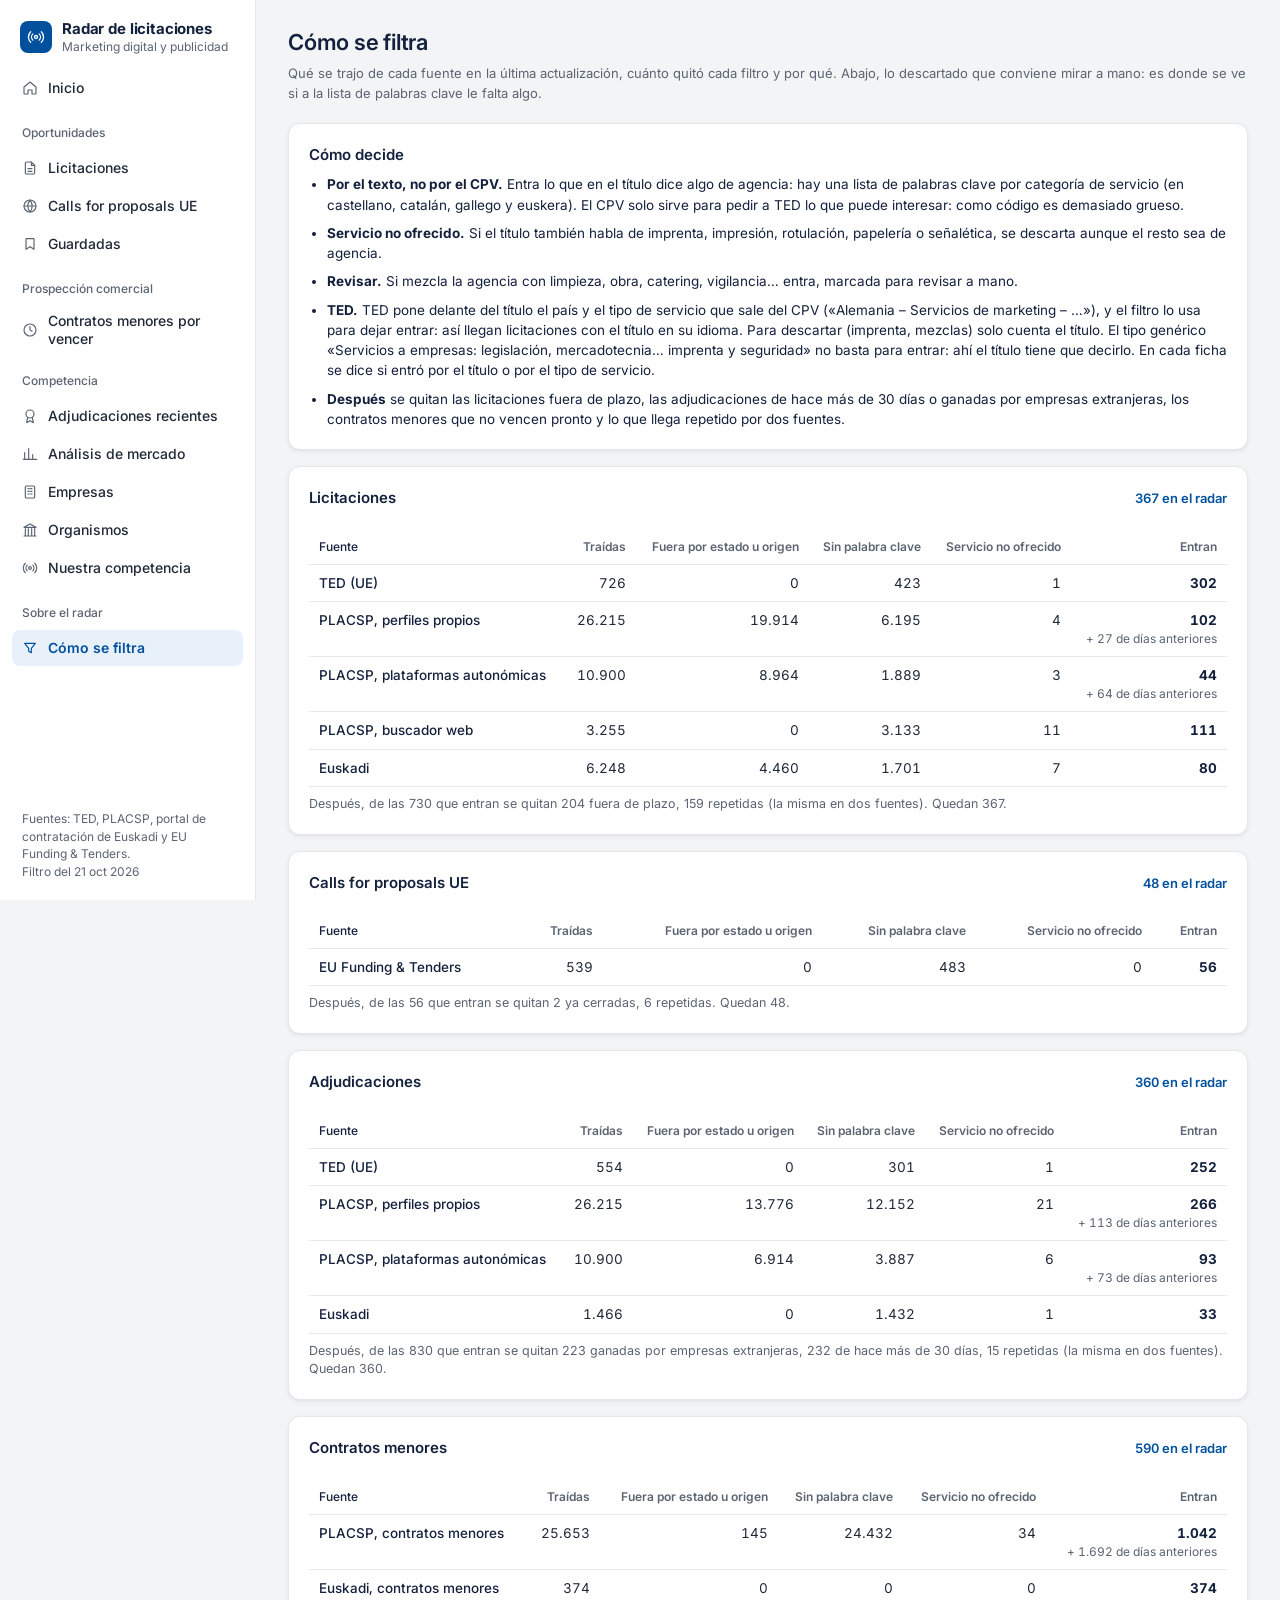
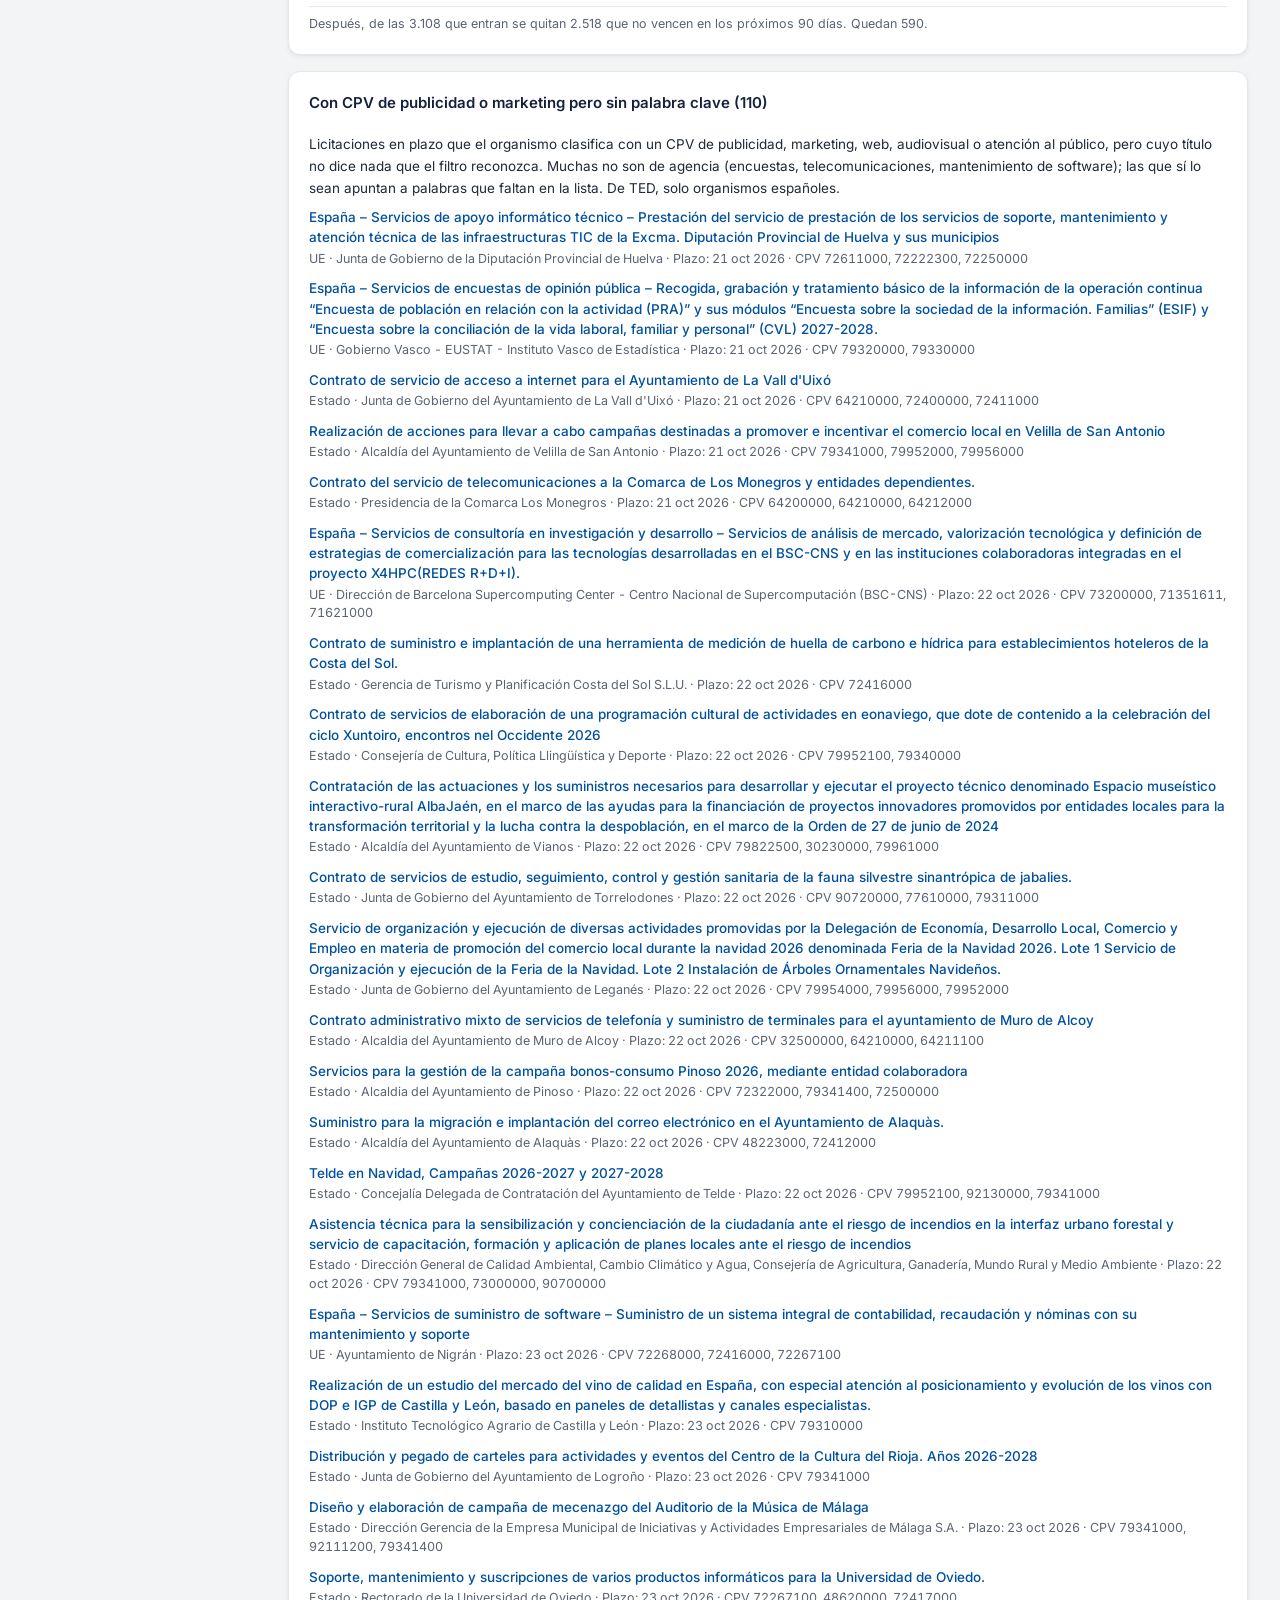
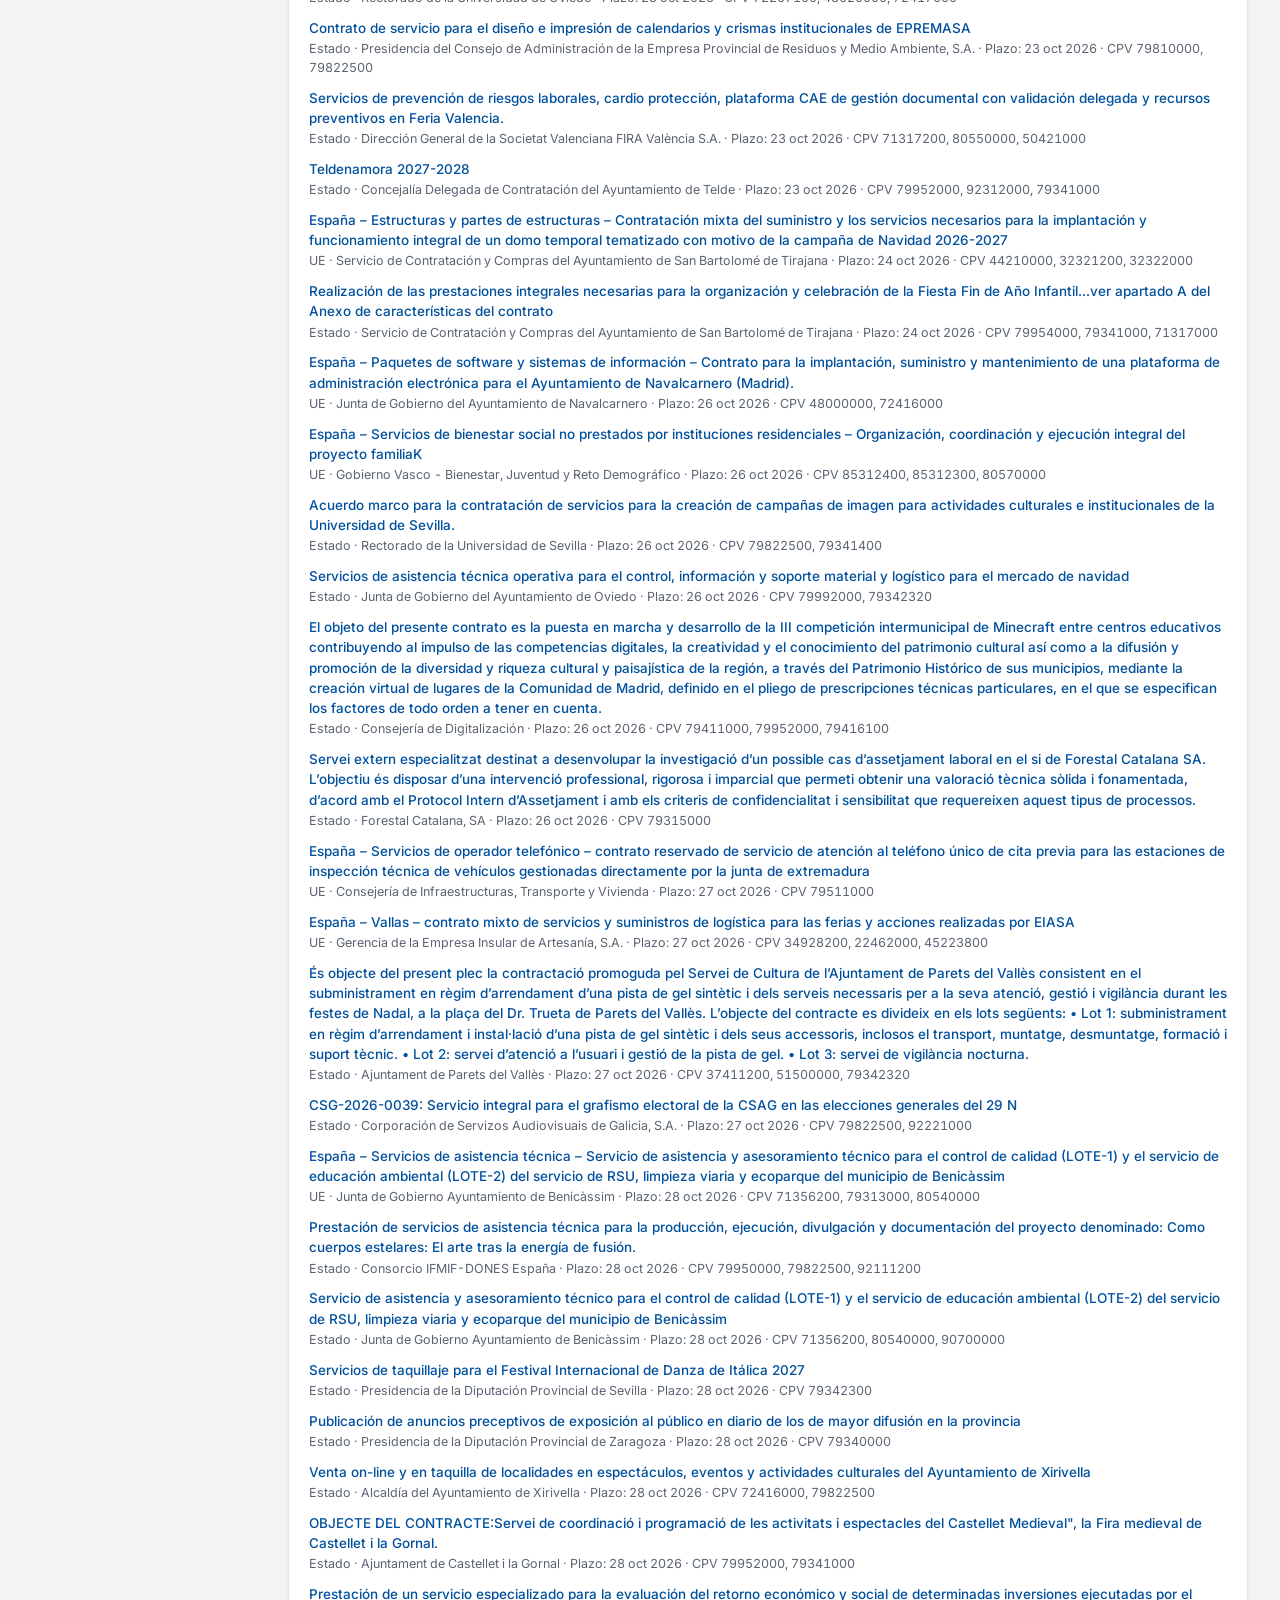
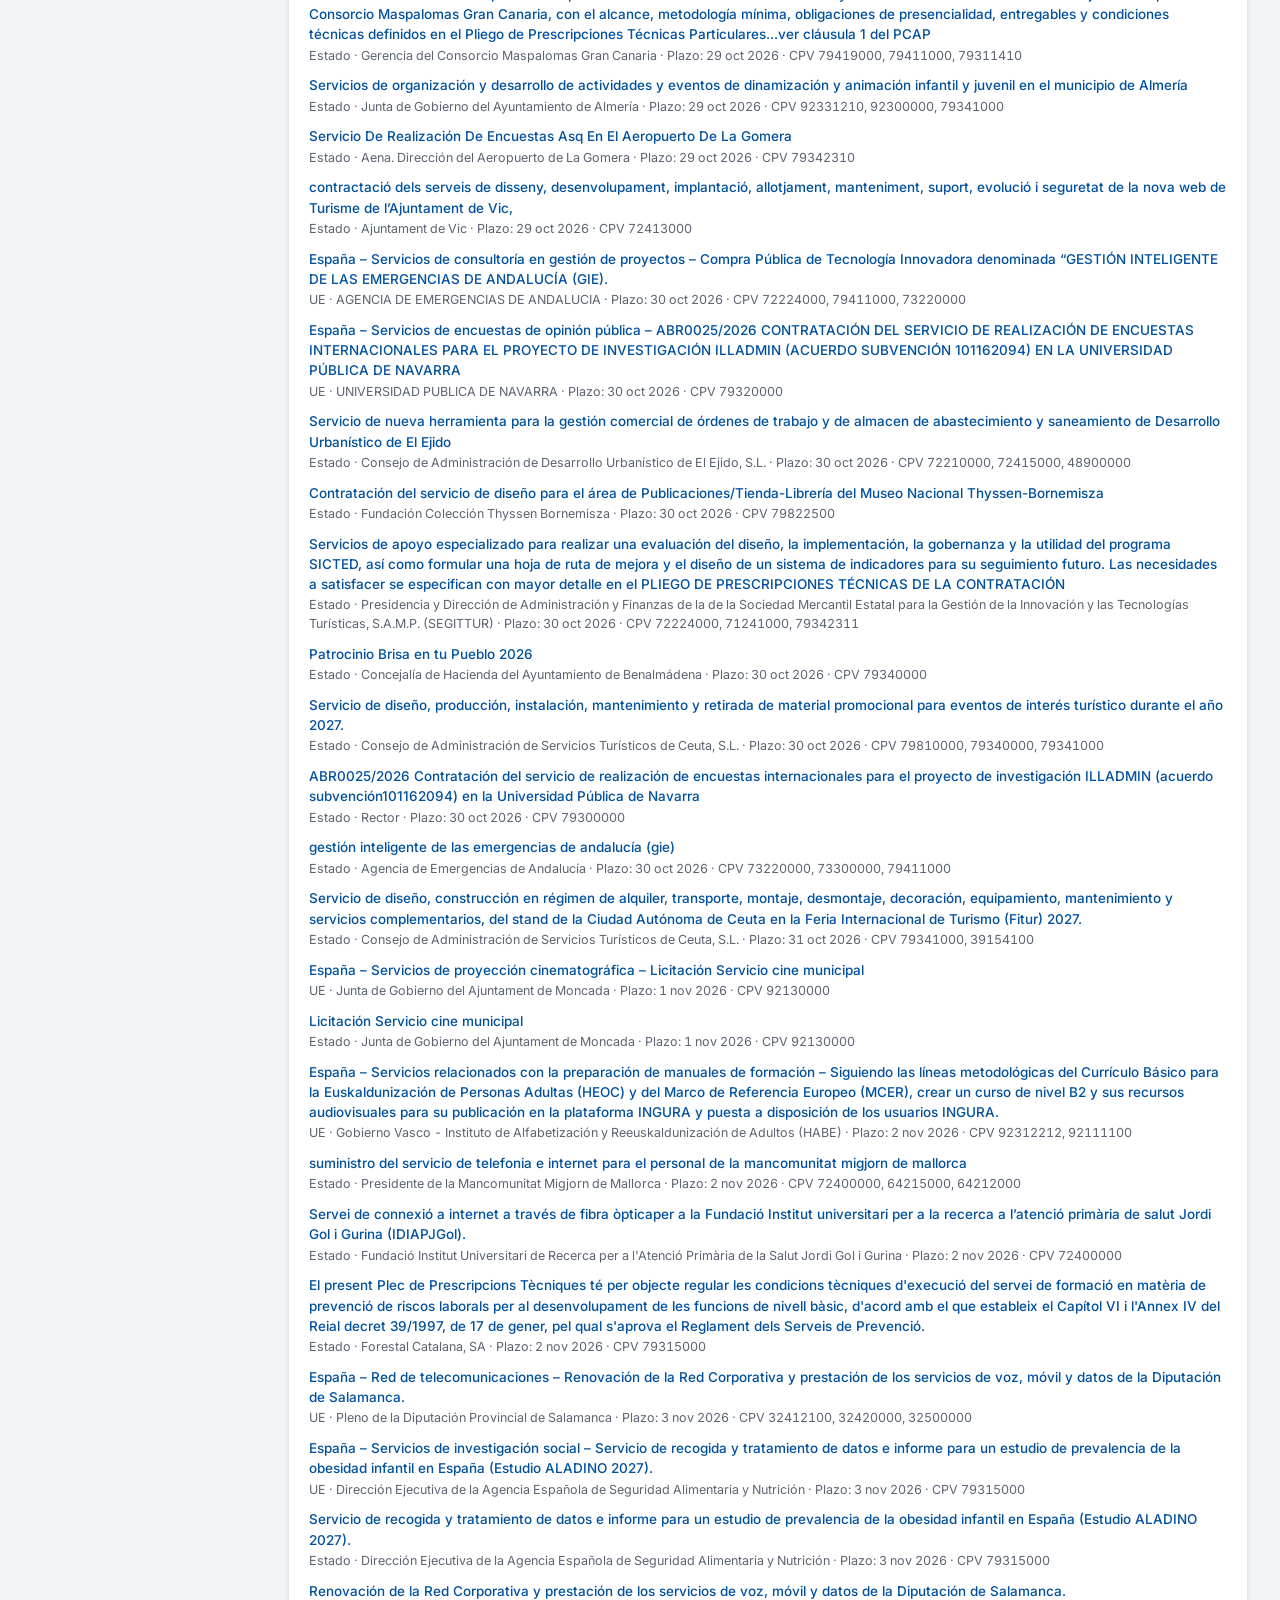
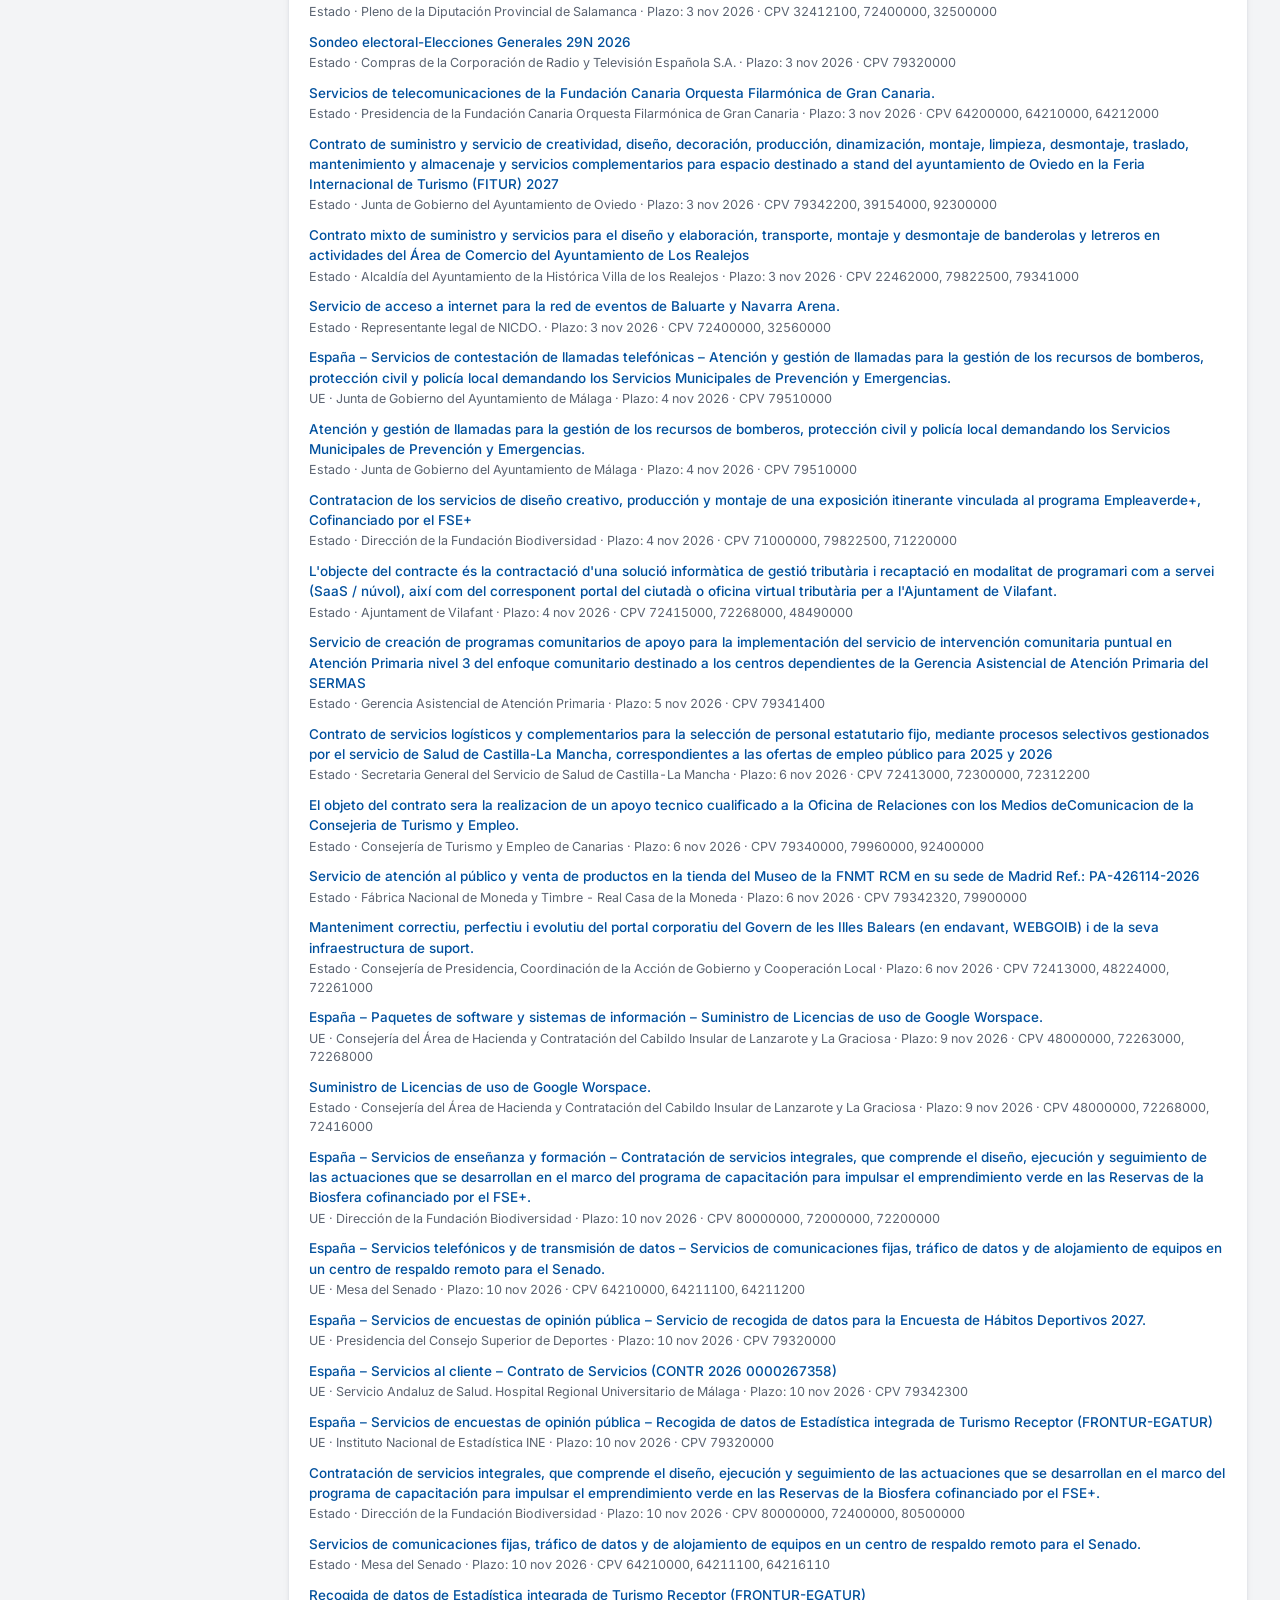
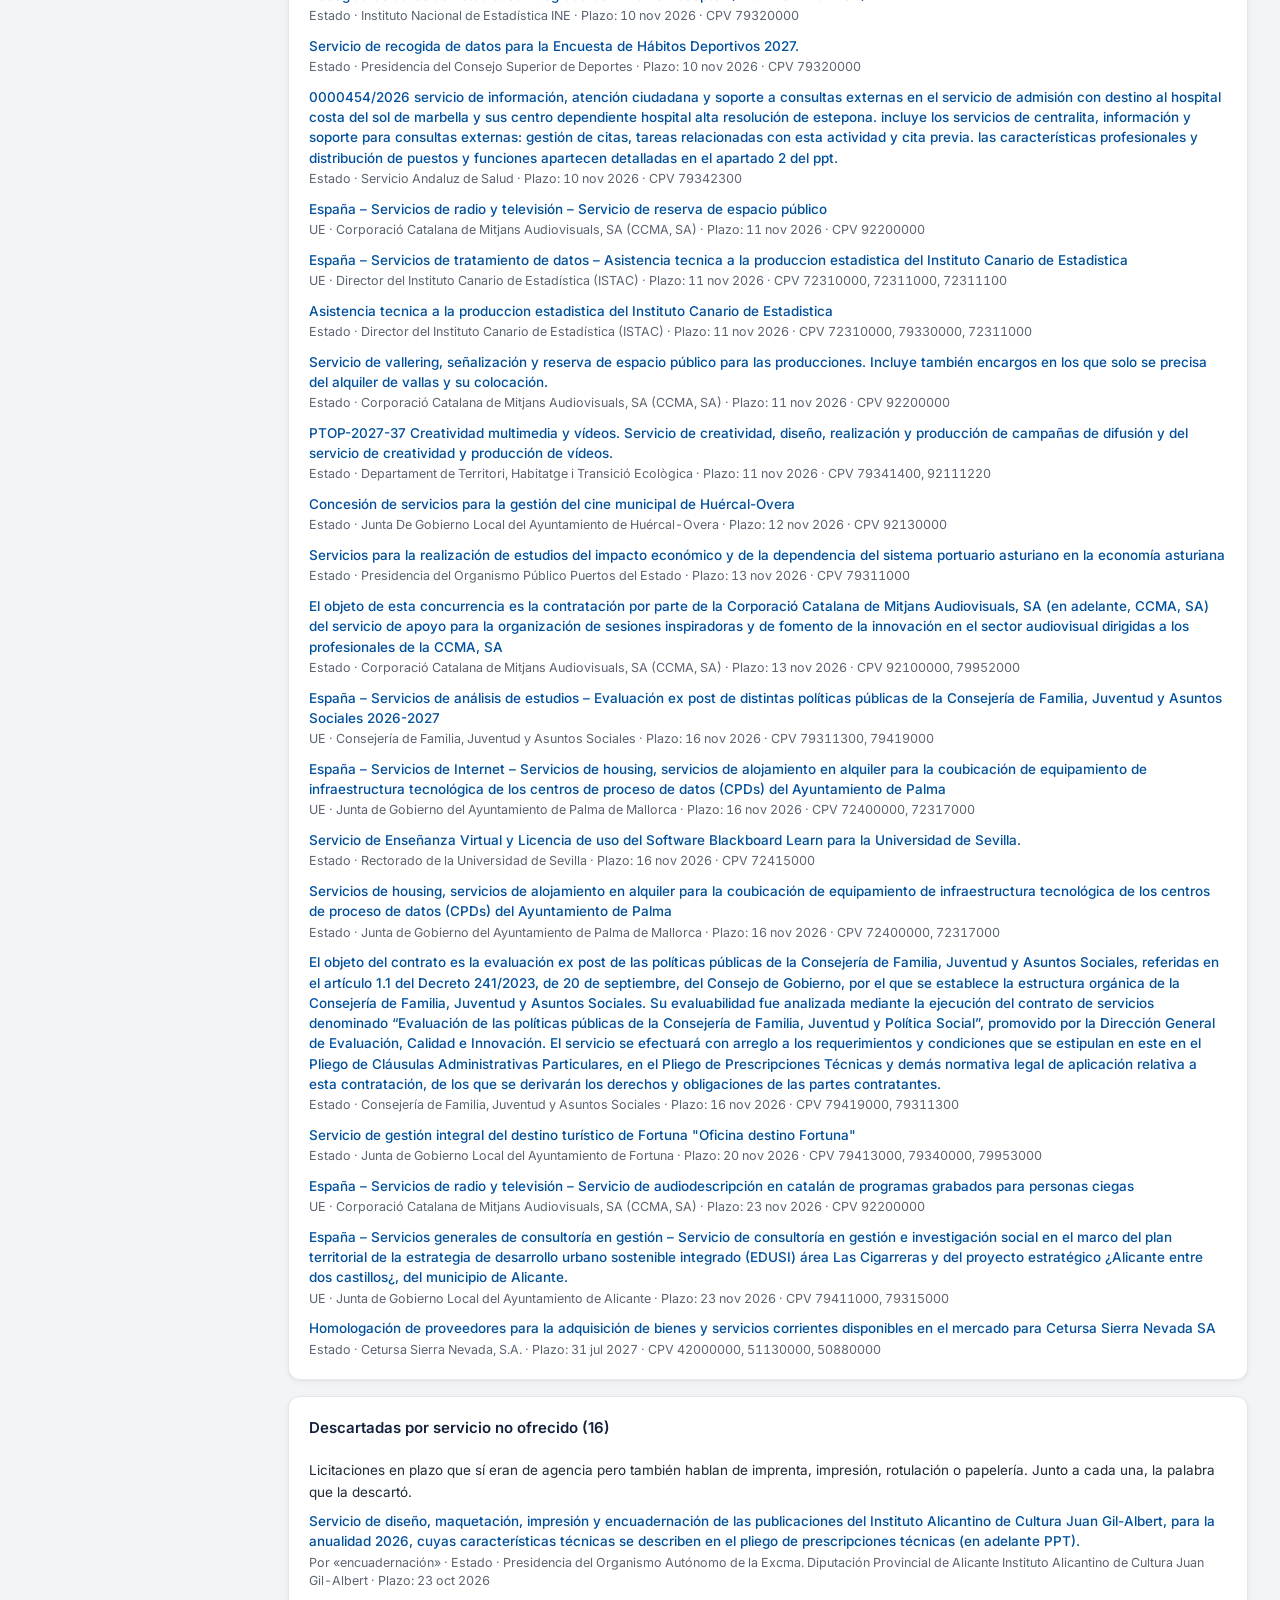
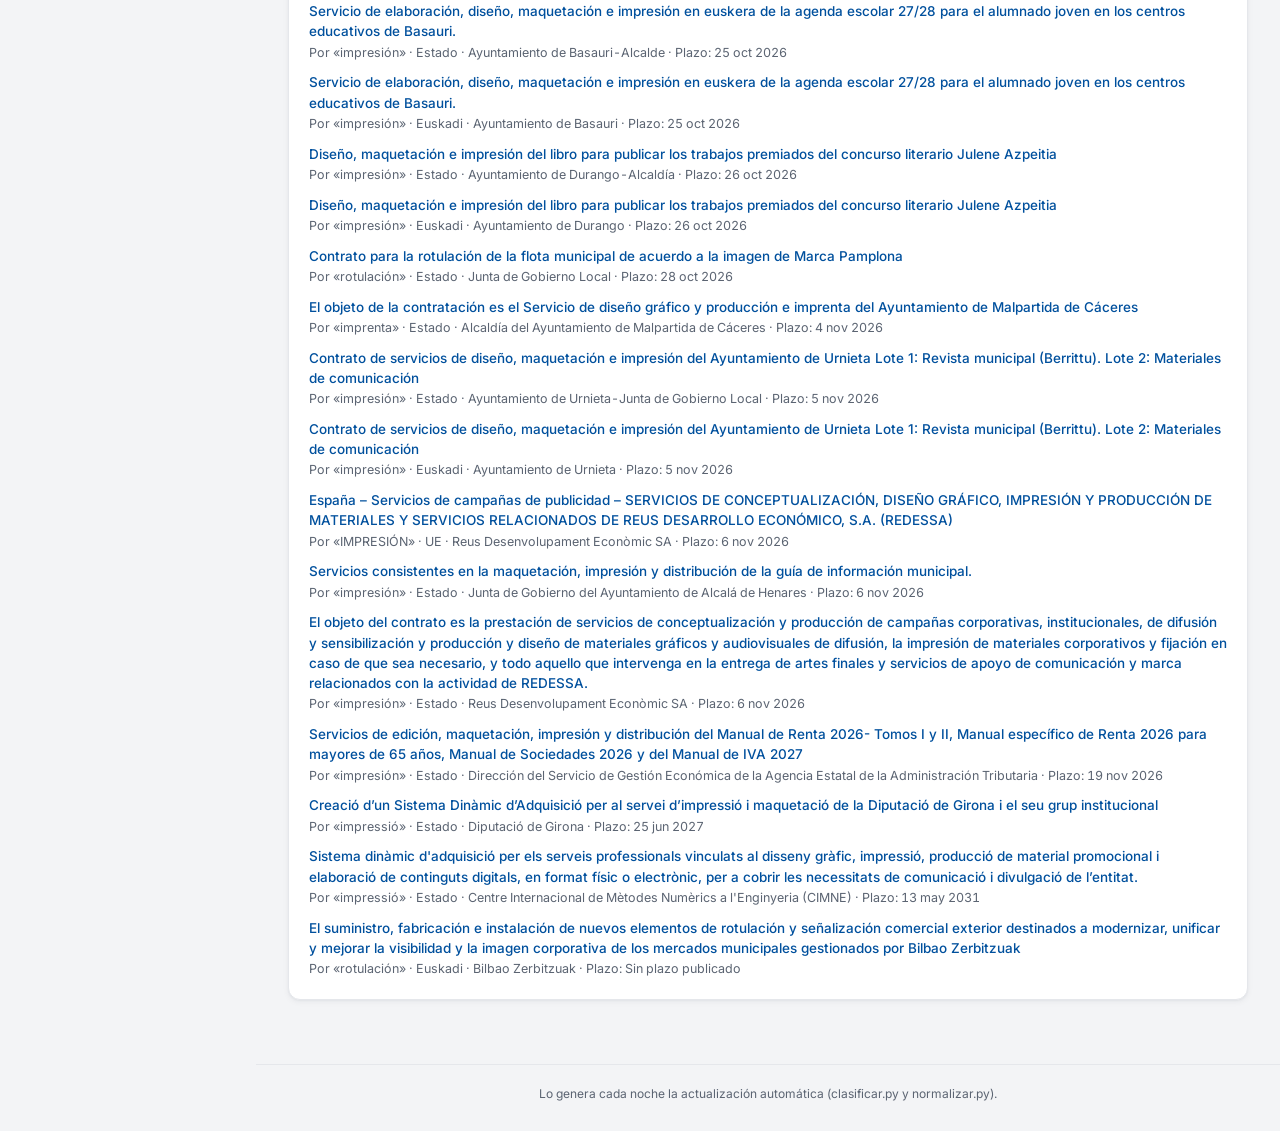
==== commit cc721224: "Radar: acceso con contraseña y marca configurable - dashboard/middleware.js: Routing Middleware de V" ====
--- a/dashboard/filtro.html
+++ b/dashboard/filtro.html
@@ -42,6 +42,7 @@
   </div>
 </div>
 
+<script src="marca.js"></script>
 <script src="nav.js"></script>
 <script src="filtro-data.js"></script>
 <script src="filtro.js"></script>
--- a/dashboard/style.css
+++ b/dashboard/style.css
@@ -157,6 +157,7 @@
   color: #fff;
 }
 .marca__simbolo svg { width: 18px; height: 18px; }
+.marca__logo { height: 32px; width: auto; max-width: 96px; flex: 0 0 auto; object-fit: contain; }
 
 .marca__texto { display: flex; flex-direction: column; line-height: 1.25; min-width: 0; }
 .marca__nombre { font-size: 15px; font-weight: 700; letter-spacing: -.01em; }
@@ -313,6 +314,21 @@
 }
 
 .boton--texto { background: none; color: var(--color-primary); padding: 0 6px; }
+.boton--guardar[aria-pressed="true"] svg { fill: currentColor; }
+
+.chip--guardada { background: var(--color-warning-bg); color: var(--color-warning); }
+.chip--guardada[hidden] { display: none; }
+
+.guardadas-fuera {
+  margin-top: 24px;
+  padding: 16px 20px;
+  border: 1px dashed var(--color-border-strong);
+  border-radius: 12px;
+  background: var(--color-surface);
+}
+.guardadas-fuera h3 { margin: 0 0 4px; font-size: 1rem; }
+.guardadas-fuera p { margin: 0 0 12px; color: var(--color-muted); }
+.guardadas-fuera ul { margin: 0; padding-left: 18px; display: grid; gap: 8px; }
 .boton--texto:hover { background: var(--color-primary-soft); }
 
 /* Ocupa el ancho del panel de filtros (estrecho): si el texto no cabe, parte
@@ -531,6 +547,11 @@
 .chip--nuevo { border-color: transparent; background: var(--color-primary-soft); color: var(--color-primary); font-weight: 600; }
 /* El precio pesa la mitad o menos: la propuesta cuenta. */
 .chip--propuesta { border-color: transparent; background: var(--color-success-bg); color: var(--color-success); font-weight: 600; }
+/* Nota de encaje: verde 7-10, ámbar 4-6, gris 0-3. */
+.chip--encaje { font-weight: 600; font-variant-numeric: tabular-nums; }
+.chip--encaje-alto { border-color: transparent; background: var(--color-success-bg); color: var(--color-success); }
+.chip--encaje-medio { border-color: transparent; background: var(--color-warning-bg); color: var(--color-warning); }
+.chip--encaje-bajo { color: var(--color-muted); }
 
 /* ---------- Cabecera de página ---------- */
 
@@ -555,7 +576,6 @@
 
 .pagina__descripcion {
   margin-top: 6px;
-  max-width: 78ch;
   font-size: 13px;
   line-height: 1.55;
   color: var(--color-muted);
@@ -779,6 +799,32 @@
 }
 
 .conteo { font-size: 14px; font-weight: 500; color: var(--color-foreground); }
+.barra-estado__acciones { display: inline-flex; flex-wrap: wrap; align-items: center; gap: 6px 14px; }
+.columnas { position: relative; }
+.columnas summary { list-style: none; cursor: pointer; }
+.columnas summary::-webkit-details-marker { display: none; }
+.columnas__lista {
+  position: absolute; z-index: 20; right: 0; top: calc(100% + 4px); display: grid; gap: 6px; min-width: 220px;
+  padding: 12px; border: 1px solid var(--color-border); border-radius: var(--radius-md); background: var(--color-surface);
+  box-shadow: 0 8px 24px rgb(0 0 0 / 0.12); font-size: 13px;
+}
+.columnas__lista label { display: flex; align-items: center; gap: 8px; cursor: pointer; }
+.tabla-listado { overflow-x: auto; border: 1px solid var(--color-border); border-radius: var(--radius-lg); background: var(--color-surface); }
+.tabla-radar { width: 100%; border-collapse: collapse; font-size: 13px; }
+.tabla-radar th { position: sticky; top: 0; padding: 9px 12px; background: var(--color-muted-bg); color: var(--color-muted); font-weight: 600; text-align: left; white-space: nowrap; }
+.tabla-radar td { padding: 9px 12px; border-top: 1px solid var(--color-border); vertical-align: top; }
+.tabla-radar td.num, .tabla-radar th.num { text-align: right; white-space: nowrap; font-variant-numeric: tabular-nums; }
+.tabla-radar td:first-child { min-width: 260px; }
+.tabla-radar a { color: var(--color-primary); }
+.descartar { position: relative; }
+.descartar summary { list-style: none; cursor: pointer; }
+.descartar summary::-webkit-details-marker { display: none; }
+.descartar__motivos { display: flex; flex-wrap: wrap; gap: 6px; margin-top: 8px; font-size: 12.5px; color: var(--color-muted); }
+.chip--descartada { background: var(--color-muted-bg); color: var(--color-muted); }
+.franja-cifras { display: grid; grid-template-columns: repeat(auto-fit, minmax(140px, 1fr)); gap: 10px; margin: 0 0 14px; }
+.franja-cifras > div { padding: 10px 12px; border: 1px solid var(--color-border); border-radius: var(--radius-md, 8px); background: var(--color-surface); }
+.franja-cifras dt { font-size: 12px; color: var(--color-muted); }
+.franja-cifras dd { margin: 2px 0 0; font-size: 18px; font-weight: 700; color: var(--color-ink); font-variant-numeric: tabular-nums; }
 
 .orden { display: inline-flex; align-items: center; gap: 8px; font-size: 13px; color: var(--color-muted); }
 
@@ -969,13 +1015,12 @@
 
 .tarjeta__bloque { margin-top: 20px; }
 .tarjeta__bloque h4 { margin-bottom: 6px; font-size: 13px; font-weight: 600; color: var(--color-ink); }
-.tarjeta__resumen-texto { max-width: 90ch; font-size: 13.5px; line-height: 1.6; color: var(--color-foreground); }
+.tarjeta__resumen-texto { font-size: 13.5px; line-height: 1.6; color: var(--color-foreground); }
 
 /* Empresas que más han ganado en el organismo (resumen del histórico). */
 .tarjeta__principales {
   display: grid;
   gap: 6px;
-  max-width: 90ch;
   margin: 8px 0 0;
   padding: 0;
   list-style: none;
@@ -990,7 +1035,7 @@
 .filtro__seccion { margin-bottom: 16px; }
 .filtro__seccion h2 { margin-bottom: 8px; }
 .filtro__total { font-size: 13px; font-weight: 600; color: var(--color-primary); font-variant-numeric: tabular-nums; }
-.filtro__reglas { display: grid; gap: 8px; max-width: 95ch; margin: 0; padding-left: 18px; font-size: 13.5px; color: var(--color-ink); }
+.filtro__reglas { display: grid; gap: 8px; margin: 0; padding-left: 18px; font-size: 13.5px; color: var(--color-ink); }
 .tabla-embudo__marco { overflow-x: auto; margin: 4px 0 0; }
 .tabla-embudo { width: 100%; min-width: 560px; border-collapse: collapse; font-size: 13.5px; font-variant-numeric: tabular-nums; }
 .tabla-embudo th, .tabla-embudo td { padding: 8px 10px; border-bottom: 1px solid var(--color-border); text-align: right; vertical-align: top; }
@@ -1010,11 +1055,39 @@
   .tabla-embudo__aviso { grid-column: 1 / -1; }
 }
 
+/* Encaje con la agencia: a favor (✓) y riesgos (!). */
+.tarjeta__preguntas { flex-basis: 100%; display: flex; flex-wrap: wrap; align-items: center; gap: 6px 8px; margin: 2px 0 0; font-size: 12.5px; color: var(--color-muted); }
+.tarjeta__pregunta {
+  padding: 4px 10px;
+  border: 1px solid var(--color-border);
+  border-radius: 999px;
+  background: var(--color-surface);
+  color: var(--color-primary);
+  font: inherit;
+  cursor: pointer;
+}
+.tarjeta__pregunta:hover { border-color: var(--color-primary); }
+.tarjeta__pregunta:focus-visible { outline: 2px solid var(--color-primary); outline-offset: 2px; }
+.solvencia { font-weight: 600; }
+.solvencia--riesgo { color: var(--color-destructive); }
+.solvencia--aviso { color: var(--color-warning); }
+.solvencia--ok { color: var(--color-success); }
+.prevision { display: flex; flex-wrap: wrap; gap: 12px 28px; margin: 8px 0 4px; }
+.prevision__dato { display: flex; align-items: baseline; gap: 6px; font-size: 13.5px; color: var(--color-muted); }
+.prevision__cifra { font-size: 26px; font-weight: 700; line-height: 1.1; color: var(--color-ink); font-variant-numeric: tabular-nums; }
+.prevision__info { margin-top: 4px; }
+.prevision__info summary { display: inline-flex; align-items: center; gap: 4px; cursor: pointer; font-size: 12.5px; color: var(--color-primary); }
+.prevision__info summary .icono { width: 14px; height: 14px; }
+.tarjeta__encaje-lista { display: grid; gap: 4px; margin: 6px 0 0; padding: 0; list-style: none; font-size: 13.5px; }
+.tarjeta__encaje-lista li { position: relative; padding-left: 20px; }
+.tarjeta__encaje-lista li::before { position: absolute; left: 0; font-weight: 700; }
+.tarjeta__encaje-lista--a-favor li::before { content: "✓"; color: var(--color-success); }
+.tarjeta__encaje-lista--riesgo li::before { content: "!"; left: 5px; color: var(--color-warning); }
+
 /* Contratos anteriores parecidos y otras abiertas: título y, debajo, los datos. */
 .tarjeta__antecedentes {
   display: grid;
   gap: 10px;
-  max-width: 90ch;
   margin: 8px 0 0;
   padding: 0;
   list-style: none;
@@ -1027,7 +1100,6 @@
 .tarjeta__pliegos {
   display: grid;
   gap: 6px;
-  max-width: 90ch;
   margin: 0;
   padding: 0;
   list-style: none;
@@ -1058,7 +1130,6 @@
 .tarjeta__criterios {
   display: grid;
   gap: 6px;
-  max-width: 90ch;
   margin: 8px 0 0;
   padding: 0;
   list-style: none;
@@ -1090,7 +1161,6 @@
 .tarjeta__lotes {
   display: grid;
   gap: 6px;
-  max-width: 100ch;
   margin: 0;
   padding: 0;
   list-style: none;
@@ -1107,7 +1177,7 @@
 .tarjeta__lote-precio { font-size: 12px; color: var(--color-muted); white-space: nowrap; }
 .tarjeta__lotes .dato-numerico { text-align: right; font-variant-numeric: tabular-nums; color: var(--color-ink); white-space: nowrap; }
 
-.tarjeta__nota { margin-top: 8px; max-width: 90ch; font-size: 12.5px; color: var(--color-muted); }
+.tarjeta__nota { margin-top: 8px; font-size: 12.5px; color: var(--color-muted); }
 
 .tarjeta__categorias { display: flex; flex-wrap: wrap; gap: 6px; }
 
